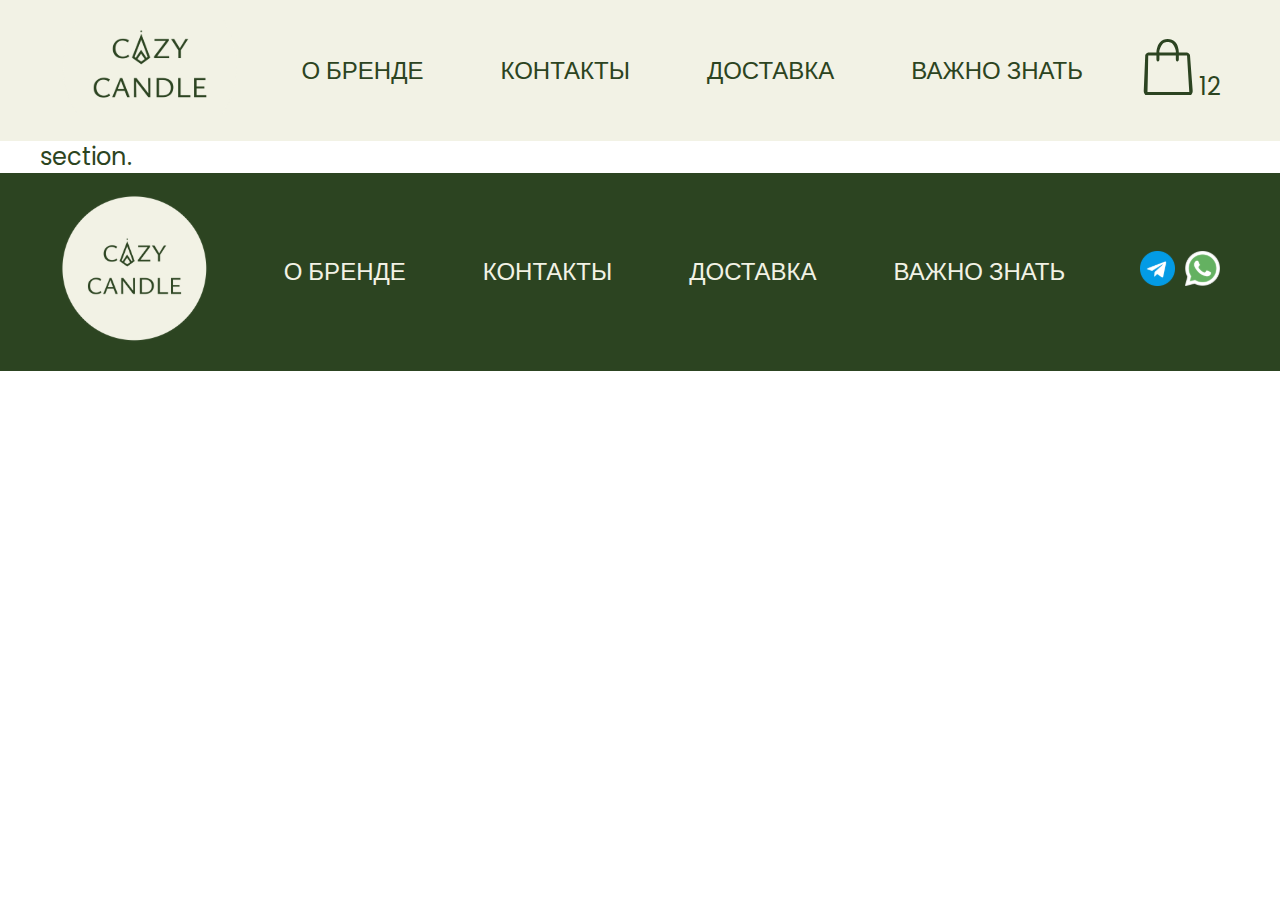
==== brand.html @ 7d3a2fbf "разметка страниц, сделан хедер и футер" ====
<!DOCTYPE html>
<html lang="en">

<head>
  <meta charset="UTF-8">
  <meta http-equiv="X-UA-Compatible" content="IE=edge">
  <meta name="viewport" content="width=device-width, initial-scale=1.0">
  <title>Cozy Candle</title>
  <link rel="preconnect" href="https://fonts.googleapis.com">
  <link rel="preconnect" href="https://fonts.gstatic.com" crossorigin>
  <link href="https://fonts.googleapis.com/css2?family=Poppins:wght@200;300;400;500;600;700&display=swap"
    rel="stylesheet">
  <link rel="icon" type="imgage/x-icon" href="img/logo.svg">
  <link rel="stylesheet" href="css/reset.css">
  <link rel="stylesheet" href="css/main.css">
</head>

<body>
  <div class="wrapper">
    <header class="header">
      <div class="container">
        <div class="header__inner">
          <a href="index.html" class="logo">
            <img src="img/logo.svg" alt="logo" class="logo__img" width="180">
          </a>
          <nav class="menu">
            <ul class="menu__list">
              <li class="menu__list-item">
                <a href="brand.html" class="menu__list-link">О БРЕНДЕ</a>
              </li>
              <li class="menu__list-item">
                <a href="contacts.html" class="menu__list-link">КОНТАКТЫ</a>
              </li>
              <li class="menu__list-item">
                <a href="delivery.html" class="menu__list-link">ДОСТАВКА</a>
              </li>
              <li class="menu__list-item">
                <a href="important.html" class="menu__list-link">ВАЖНО ЗНАТЬ</a>
              </li>
            </ul>
            <a href="#" class="basket">
              <img src="img/bag.svg" alt="" class="basket__img">
              <span>12</span>
            </a>
          </nav>
        </div>
      </div>
    </header>

    <main class="main">
      <div class="container">
        section.
      </div>


    </main>

    <footer class="footer">
      <div class="container">
        <div class="footer__inner">
          <div class="logo-f">
            <a href="index.html"><img src="img/logo-f.svg" alt="logo"></a>
          </div>
          <nav class="menu">
            <ul class="menu__footer-list">
              <li class="menu__list-item">
                <a href="brand.html" class="menu__footer-link">О БРЕНДЕ</a>
              </li>
              <li class="menu__list-item">
                <a href="contacts.html" class="menu__footer-link">КОНТАКТЫ</a>
              </li>
              <li class="menu__list-item">
                <a href="delivery.html" class="menu__footer-link">ДОСТАВКА</a>
              </li>
              <li class="menu__list-item">
                <a href="important.html" class="menu__footer-link">ВАЖНО ЗНАТЬ</a>
              </li>
            </ul>
          </nav>
          <div class="social">
            <a href="https://t.me/fancyschatz" class="tg"><img src="img/tg.svg" alt="tg"></a>
            <a href="https://wa.me/+79817318517" class="wt"><img src="img/wt.svg" alt="wt"></a>
          </div>
        </div>
      </div>
    </footer>
  </div>
  <script src="js/main.js"></script>
</body>

</html>
---- css/main.css ----
html {
  box-sizing: border-box;
}

*, *::after, *::before {
  box-sizing: inherit;
  margin: 0;
  padding: 0;
}

html, body {
  height: 100%;
}

ul {
  list-style-type: none;
}

a {
  text-decoration: none;
  color: inherit;
}

img {
  max-width: 100%;
}

.wrapper {
  min-height: 100%;
  display: flex;
  flex-direction: column;
}

.container {
  max-width: 1220px;
  margin: 0 auto;
  padding: 0 10px;
}

body {
  font-family: 'Poppins', sans-serif;
  font-size: 24px;
  font-weight: 400;
  line-height: 1.3;
  color: #2C4421;
}

.header {
  background-color: #F2F2E5;
}

.header__inner {
  display: flex;
  justify-content: space-between;
  text-align: center;
  padding: 20px;
}

.menu {
  display: flex;
  justify-content: space-between;
  align-items: center;
}

.menu__list, .menu__footer-list {
  display: flex;
  gap: 77px;
}

.menu__list-link {
  color: #2C4421;
  text-transform: uppercase;
  font-weight: 400;
}

.menu__list-link--active {
  text-decoration: underline;
}

.basket {
  position: relative;
}

.basket__img {
  width: 50px;
  margin-left: 60px;
}

.basket--on span {
  font-size: 11px;
  width: 18px;
  height: 18px;
  background-color: #422929;
  border-radius: 50%;
  color: #ffffff;
  display: flex;
  position: absolute;
  line-height: 0;
  align-items: center;
  bottom: 0;
  right: -2px;
  justify-content: center;
}



.footer {
  background-color: #2C4421;
}

.footer__inner {
  display: flex;
  justify-content: space-between;
  text-align: center;
  padding: 20px;
}

.menu__footer-link {
  color: #F2F2E5;
  text-transform: uppercase;
  font-weight: 400;
}

.menu__footer-link--active {
  text-decoration: underline;
}

.social {
  position: relative;
  display: flex;
  align-items: center;
  gap: 10px;
}

.top {
  margin-bottom: 30px;
}

.tabs__content {
  margin-bottom: 80px;
}

.card {
  border: 2px solid #422929;
  width: 270px;
}

.card__content-buy {
  display: flex;
  justify-content: space-between;
  padding-bottom: 15px;
}


.card__title {
  font-size: 18px;
  text-align: center;
  margin-bottom: 10px;
  text-transform: uppercase;
}

.card__img {
  padding: 15px;
}

.card__content-info {
  font-size: 18px;
    padding-left: 15px;
}

.card__text {
  margin-bottom: 5px;
}

.card__content-line {
  width: 105px;
}

.card__content-bag {
  width: 40px;
  padding-right: 15px;
  padding-top: 6px;
}


.tabs__content-item {
  display: grid;
  grid-template-columns: repeat(4, 1fr);
  gap: 70px 40px;
}

.tabs__content-title {
  margin-top: 50px;
  text-align: center;
  font-weight: 500;
  margin-bottom: 40px;
}
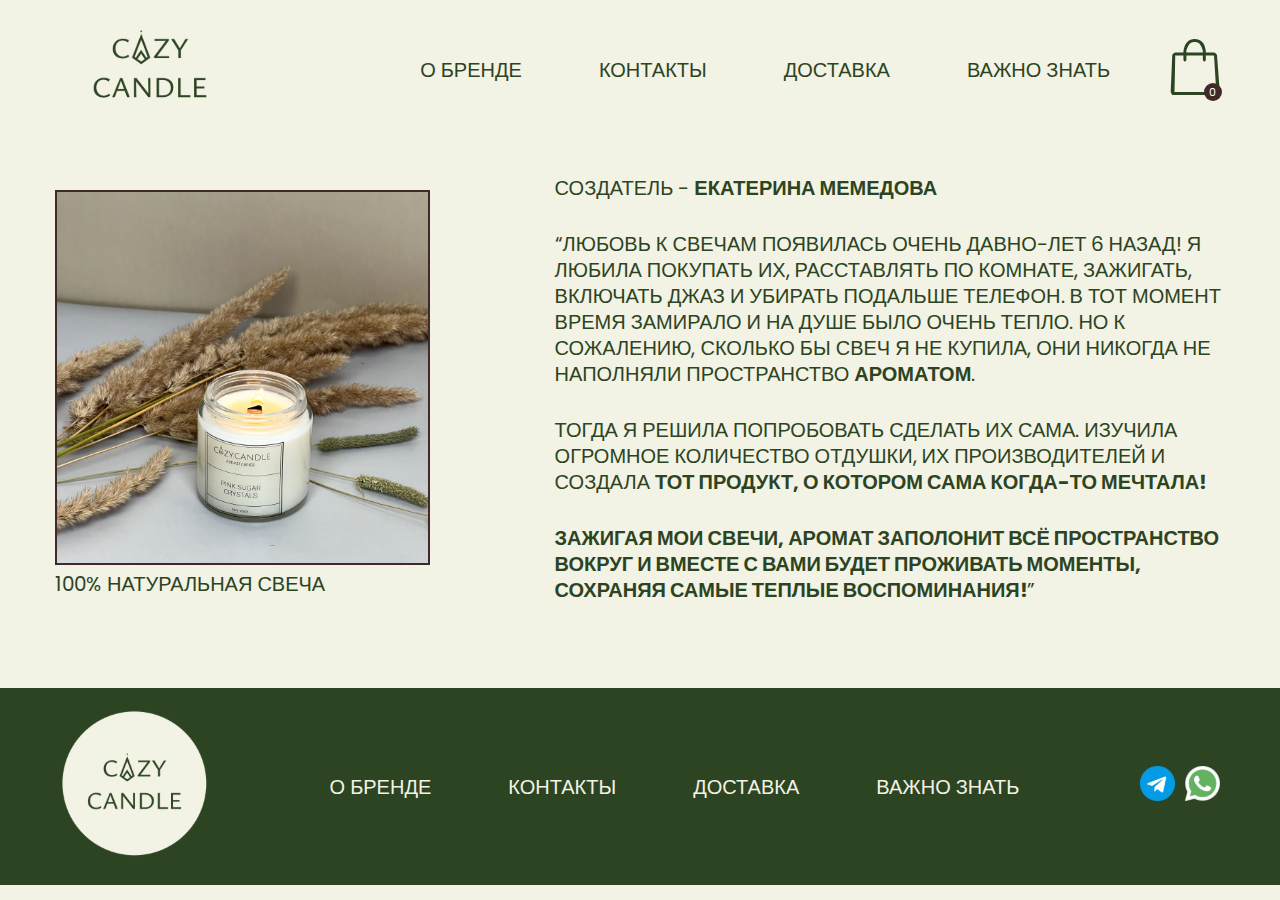
==== commit be72ef26: "сформированы основные страницы" ====
--- a/brand.html
+++ b/brand.html
@@ -10,7 +10,7 @@
   <link rel="preconnect" href="https://fonts.gstatic.com" crossorigin>
   <link href="https://fonts.googleapis.com/css2?family=Poppins:wght@200;300;400;500;600;700&display=swap"
     rel="stylesheet">
-  <link rel="icon" type="imgage/x-icon" href="img/logo.svg">
+  <link rel="icon" type="imgage/x-icon" href="img/logo-f.svg">
   <link rel="stylesheet" href="css/reset.css">
   <link rel="stylesheet" href="css/main.css">
 </head>
@@ -40,7 +40,7 @@
             </ul>
             <a href="#" class="basket">
               <img src="img/bag.svg" alt="" class="basket__img">
-              <span>12</span>
+              <span>0</span>
             </a>
           </nav>
         </div>
@@ -49,7 +49,23 @@
 
     <main class="main">
       <div class="container">
-        section.
+        <div class="brand-info">
+          <div class="image-block">
+            <img class="block-image" src="img/brand-img.jpg" alt="">
+            <p class="image-text">100% натуральная свеча</p>
+          </div>
+          <div class="brand-text">
+            <p>Создатель - <b>ЕКАТЕРИНА МЕМЕДОВА</b></p>
+            <p>“Любовь к свечам появилась очень давно-лет 6 назад!
+              Я любила покупать их, расставлять по комнате, зажигать, включать джаз и убирать подальше телефон. В тот
+              момент время замирало и на душе было очень тепло. Но к сожалению, сколько бы свеч я не купила, они никогда
+              не наполняли пространство <b>ароматом</b>.</p>
+            <p>Тогда я решила попробовать сделать их сама. Изучила огромное количество отдушки, их производителей и
+              создала <b>тот продукт, о котором сама когда-то мечтала!</b></p>
+            <p><b>Зажигая мои свечи, аромат заполонит всё пространство вокруг и вместе с Вами будет проживать моменты,
+              сохраняя самые теплые воспоминания!</b>”</p>
+          </div>
+        </div>
       </div>
 
 
--- a/css/main.css
+++ b/css/main.css
@@ -25,6 +25,11 @@
   max-width: 100%;
 }
 
+p {
+  margin: 20px 0 30px;
+  text-transform: uppercase;
+}
+
 .wrapper {
   min-height: 100%;
   display: flex;
@@ -39,10 +44,11 @@
 
 body {
   font-family: 'Poppins', sans-serif;
-  font-size: 24px;
+  font-size: 20px;
   font-weight: 400;
   line-height: 1.3;
   color: #2C4421;
+  background-color: #F2F2E5;
 }
 
 .header {
@@ -86,7 +92,7 @@
   margin-left: 60px;
 }
 
-.basket--on span {
+.basket span {
   font-size: 11px;
   width: 18px;
   height: 18px;
@@ -133,6 +139,7 @@
 }
 
 .top {
+  margin: 0 auto;
   margin-bottom: 30px;
 }
 
@@ -142,13 +149,14 @@
 
 .card {
   border: 2px solid #422929;
-  width: 270px;
+  width: 250px;
 }
 
 .card__content-buy {
   display: flex;
   justify-content: space-between;
   padding-bottom: 15px;
+  padding-top: 10px;
 }
 
 
@@ -173,13 +181,12 @@
 }
 
 .card__content-line {
-  width: 105px;
+  width: 100px;
 }
 
 .card__content-bag {
   width: 40px;
   padding-right: 15px;
-  padding-top: 6px;
 }
 
 
@@ -187,6 +194,7 @@
   display: grid;
   grid-template-columns: repeat(4, 1fr);
   gap: 70px 40px;
+  padding: 0 40px;
 }
 
 .tabs__content-title {
@@ -194,4 +202,35 @@
   text-align: center;
   font-weight: 500;
   margin-bottom: 40px;
+}
+
+.card__content-btn {
+  border: none;
+  background-color: transparent;
+}
+
+.brand-info {
+  display: flex;
+  gap: 125px;
+  padding: 15px;
+  margin-bottom: 40px;
+}
+
+.brand-text {
+  width: 945px;
+}
+
+.image-text {
+  display: block;
+  margin: 0 auto;
+}
+
+.block-image {
+  width: 528px;
+  border: 2px solid #422929;
+  margin-top: 35px;
+}
+
+.contacts-info {
+  padding-top: 50px;
 }